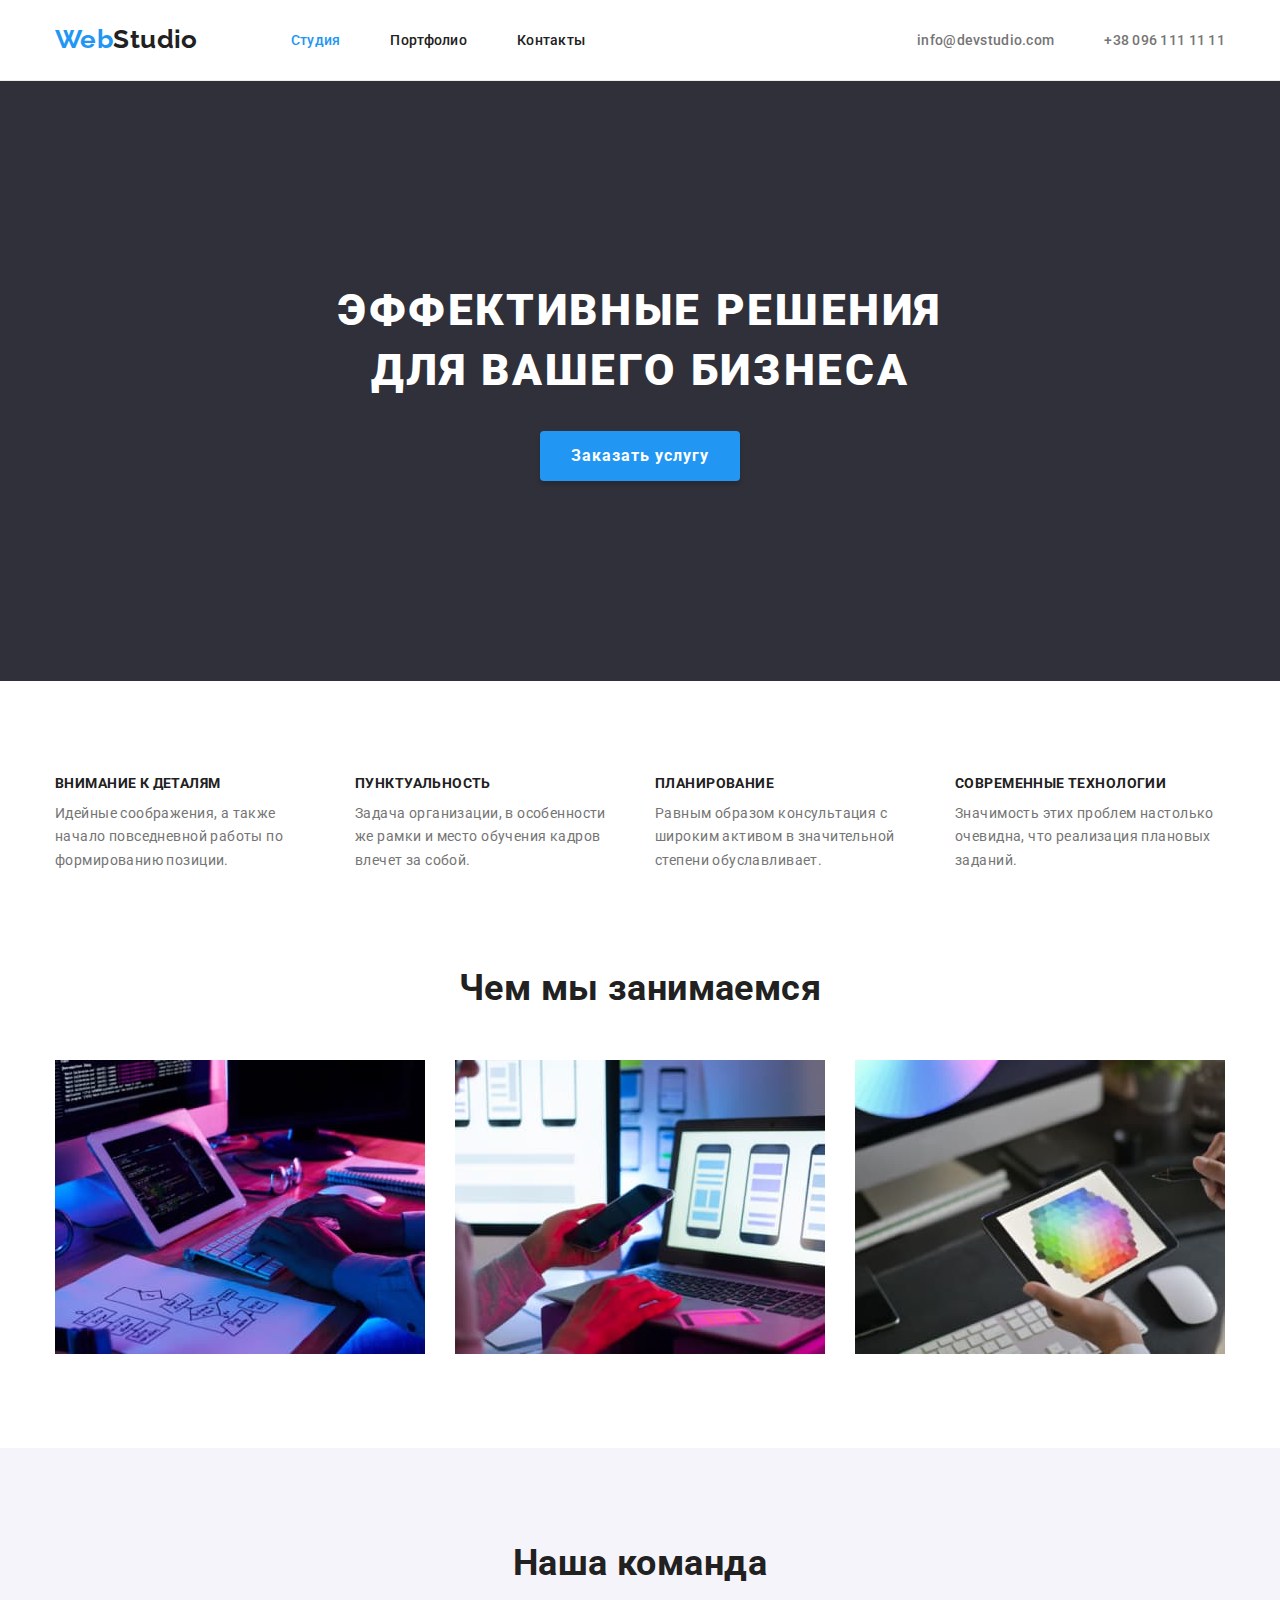
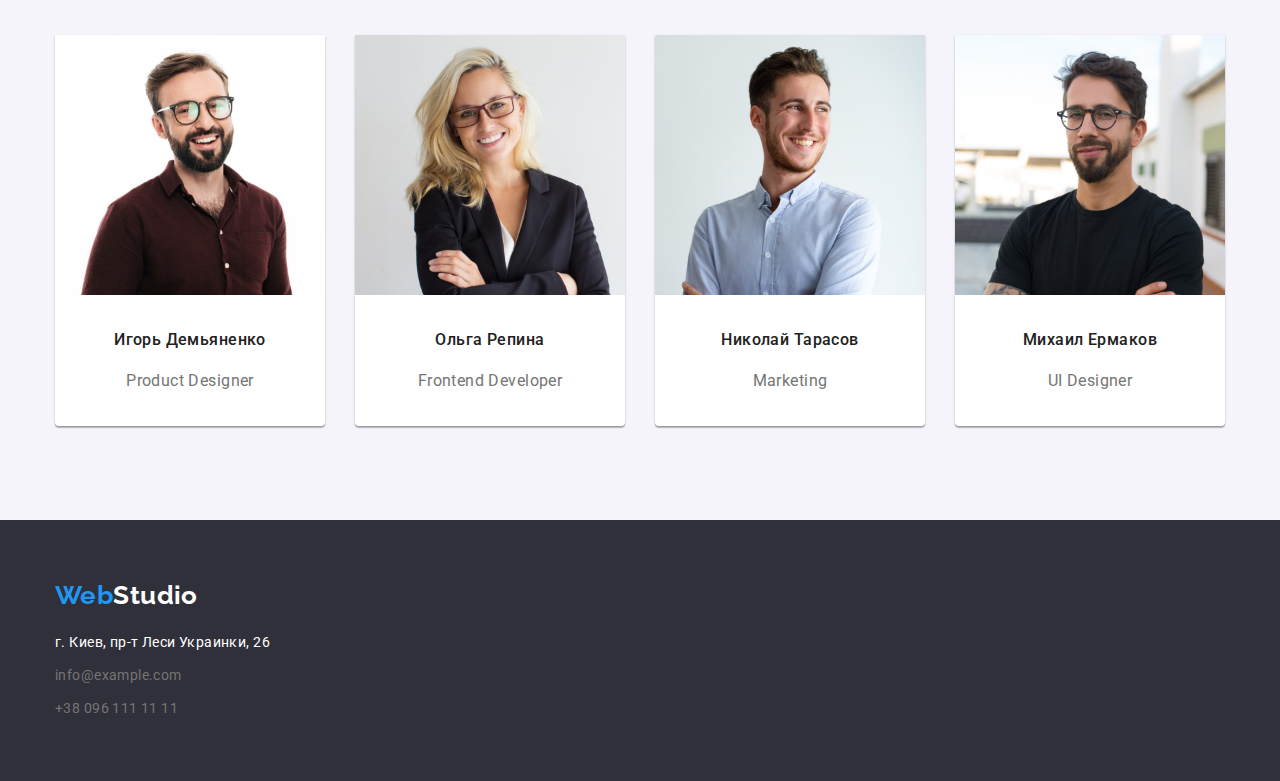
==== index.html @ 3b341ad6 "add repository" ====
<!DOCTYPE html>
<html lang="ru">
<head>
    <meta charset="UTF-8">
    <meta http-equiv="X-UA-Compatible" content="IE=edge">
    <meta name="viewport" content="width=device-width, initial-scale=1.0">
    <title>Главная - WebStudio</title>
    <link rel="preconnect" href="https://fonts.googleapis.com">
    <link rel="preconnect" href="https://fonts.gstatic.com" crossorigin>
    <link href="https://fonts.googleapis.com/css2?family=Raleway:wght@700&family=Roboto:wght@400;500;700;900&display=swap" rel="stylesheet">

    <link rel="stylesheet" href="https://cdnjs.cloudflare.com/ajax/libs/modern-normalize/1.1.0/modern-normalize.min.css">
    <link rel="stylesheet" href="./css/style.css">
</head>
<body>
   <header class="header">
        <div class="header-nav container">
            <nav class="main-nav">
                <a class="logo link" href="./index.html">Web<span class="logo-black">Studio</span></a>
                <ul class="site-nav list">
                    <li class="item"><a class="nav link current" href="./index.html">Студия</a></li>
                    <li class="item"><a class="nav link" href="./portfolio.html">Портфолио</a></li>
                    <li class="item"><a class="nav link" href="#">Контакты</a></li>
                </ul>
            </nav>
            <ul class="contact list">
                <li class="item"><a class="contacts link" href="mailto:info@devstudio.com">info@devstudio.com</a></li>
                <li class="item"><a class="contacts link" href="tel:+380961111111">+38 096 111 11 11</a></li>
            </ul>
        </div>
   </header>
   <main>
       <!--head-->
        <section class="head section">
            <div class="container">
                <h1 class="head-title">Эффективные решения для вашего бизнеса</h1>
                <button class="button" type="button"> Заказать услугу</button>
            </div>
        </section>
        <!--peculiarities-->
        <section class="section">
            <div class="container">
                <h2 hidden>Особенности</h2>
                <ul class="features list">
                    <li class="item">
                        <h3 class="description">Внимание к деталям</h3>
                        <p class="features-description">Идейные соображения, а также начало повседневной работы по формированию позиции.
                        </p>
                    </li>
                    <li class="item">
                        <h3 class="description">Пунктуальность</h3>
                        <p class="features-description">Задача организации, в особенности же рамки и место обучения кадров влечет за
                            собой.</p>
                    </li>
                    <li class="item">
                        <h3 class="description">Планирование</h3>
                        <p class="features-description">Равным образом консультация с широким активом в значительной степени
                            обуславливает.</p>
                    </li>
                    <li class="item">
                        <h3 class="description">Современные технологии</h3>
                        <p class="features-description">Значимость этих проблем настолько очевидна, что реализация плановых заданий.</p>
                    </li>
                </ul>
            </div>
        </section>
        <!--What are we doing-->
        <section class="solutions section">
            <div class="container">
                <h2 class="head-projects">Чем мы занимаемся</h2>
                <ul class="projects list">
                    <li class="item">
                        <img src="./images/img1.jpg" alt="Десктопные приложения" width="370" height="294">
                    </li>
                    <li class="item">
                        <img src="./images/img2.jpg" alt="Мобильные приложения" width="370" height="294">
                    </li>
                    <li class="item">
                        <img src="./images/img3.jpg" alt="Дизайнерские решения" width="370" height="294">
                    </li>
                </ul>
            </div>
        </section>
        <!--our team-->
        <section class="our-team section">
           <div class="container">
                <h2 class="head-team">Наша команда</h2>
                <ul class="team list">
                    <li class="card item">
                        
                                <img src="./images/team1.jpg" alt="Игорь Демьяненко" width="270" height="260">
                            
                            <div class="card-text">
                                <h3 class="team-name">Игорь Демьяненко</h3>
                                <p class="speciality">Product Designer</p>
                            </div>
                    </li>

                    <li class="card item">

                                <img src="./images/team2.jpg" alt="Ольга Репина" width="270" height="260">
                            
                            <div class="card-text">
                                <h3 class="team-name">Ольга Репина</h3>
                                <p class="speciality">Frontend Developer</p>
                            </div>
                    </li>

                    <li class="card item">
                        
                                <img src="./images/team3.jpg" alt="Николай Тарасов" width="270" height="260">
                            
                            <div class="card-text">
                                <h3 class="team-name">Николай Тарасов</h3>
                                <p class="speciality">Marketing</p>
                            </div>
                    </li>

                    <li class="card item">
                    
                                <img src="./images/team4.jpg" alt="Михаил Ермаков" width="270" height="260">
                            
                            <div class="card-text">
                                <h3 class="team-name">Михаил Ермаков</h3>
                                <p class="speciality">UI Designer</p>
                            </div>
                    </li>
                </ul>
           </div>
        </section>
   </main>
   <footer class="footer">
        <div class="container">
                <a class="logo" href="./index.html">Web<span class="logo-white">Studio</span></a>
            
            <address>
                <ul class="footer-contact list">
                    <li><a class="footer-address link" href="https://bit.ly/3pXMvUd" target="_blank" rel="noopener noreferrer">г.
                            Киев, пр-т
                            Леси Украинки, 26</a> </li>
                    <li><a class="contacts link" href="mailto:info@devstudio.com">info@example.com</a> </li>
                    <li><a class="contacts link" href="tel:+380961111111">+38 096 111 11 11</a> </li>
                </ul>
            </address>
        </div>
   </footer>
</body>
</html>
---- css/style.css ----
:root {
--primary-text-color: #212121;
--title-text-color: #757575;
--accent-color: #FFFFFF;
--logo-color: #2196F3;
--head-bg-color: #2F303A;
--secondary-bg-color: #F5F4FA;
--hover-color:#2196F3;
--footer-bg-color: #2F303A;
--hover-button-color: #188CE8;
--primary-font: 'Roboto';
--secondary-font: 'Raleway';
}

body {
  margin: 0;
  font-family: var(--primary-font), sans-serif;
  color: var(--primary-text-color);
  background-color: var(--accent-color);
  font-size: 14px;
  line-height: 1.2;
  letter-spacing: 0.03em;
}
.container {
  width: 1200px;
  margin: 0 auto;
  padding: 0 15px;
}

h1, h2, h3, h4, p, ul {
  margin: 0;
  padding: 0;
}

/* Утилиты */
.link {
  text-decoration: none;
}

.list {
  list-style: none;
}

.list .link.current {
  color: var(--hover-color);
}

.section {
  padding-top: 94px;
  padding-bottom: 94px;
}

/* logo */
.logo {
  font-family: var(--secondary-font);
  font-style: normal;
  font-weight: 700;
  font-size: 26px;
  color: var(--logo-color);
  text-decoration: none;

  padding-top: 24px;
  padding-bottom: 25px;
}

.logo-black {
  font-family: var(--secondary-font);
  font-style: normal;
  font-weight: 700;
  font-size: 26px;
  color: var(--primary-text-color);
}
.logo-white {
  font-family: var(--secondary-font);
  font-style: normal;
  font-weight: 700;
  font-size: 26px;
  color: var(--accent-color);
}

/* header & footer */
.footer {
  background-color: var(--footer-bg-color);
  padding-top: 60px;
  padding-bottom: 60px;
}
.footer-address {
  font-style: normal;
  line-height: 1.7;
  color: var(--accent-color);
}
.nav {
  font-weight: 500;
  letter-spacing: 0.02em;
  color: var(--primary-text-color);
  padding: 32px 0;
}
.contact .contacts {
  line-height: 1.2;
  font-weight: 500;
  letter-spacing: 0.02em;
  padding: 32px 0;
}
.contacts {
  font-style: normal;
  line-height: 1.7;
  color: var(--title-text-color);
  text-decoration: none;

}
.nav:hover, 
.nav:focus,
.contacts:hover,
.contacts:focus {
  color: var(--hover-color);
}

/* Flex $ margin */
.site-nav{
  display: flex;
  margin-left: 93px;
}
.contact {
  display: flex;
  margin-left: auto;
}
.site-nav .item:not(:last-child), 
.contact .item:not(:last-child) {
  margin-right: 50px;
}
.header-nav, .main-nav {
  display: flex;
  align-items: center;
  
}
.header {
  border-bottom: 1px solid #ECECEC;
}
.footer-contact {
  margin-top: 20px;
}
.footer-contact li:not(:last-child) {
  margin-bottom: 9px;
}


/* button */
.button {
  width: 200px;
  height: 50px;
  justify-content: center;
  margin-top: 30px;
  
  border: none;
  border-radius: 4px;
  background-color: var(--hover-color);
  color: var(--accent-color);
  cursor: pointer;
  box-shadow: 0px 4px 4px rgba(0, 0, 0, 0.15);
  font-family: inherit;
  font-weight: 700;
  font-size: 16px;
  line-height: 1.87;
  align-items: center;
  text-align: center;
  letter-spacing: 0.06em;
}
.button:hover,
.button:focus {
  background-color: var(--hover-button-color);
}
.button-portfolio {
  cursor: pointer;
  background-color: var(--secondary-bg-color);
  border-radius: 4px;
  border: none;
  font-family: inherit;
  font-weight: 500;
  font-size: 16px;
  line-height: 1.6;
  text-align: center;
  color: var(--primary-text-color);

  padding: 6px 22px;
}
.button-portfolio:hover, 
.button-portfolio:focus {
  color: var(--accent-color);
  background-color: var(--hover-color);
}


/* primery page */
.head.section {
  background-color: var(--head-bg-color);
  text-align: center;

  padding-top: 200px;
  padding-bottom: 200px;
}

.head-title {
  margin: auto;
  width: 696px;
  font-weight: 900;
  font-size: 44px;
  line-height: 1.36;
  text-align: center;
  letter-spacing: 0.06em;
  text-transform: uppercase;
  color: var(--accent-color);
}
.our-team {
  background-color: var(--secondary-bg-color);
}
.description {
  font-size: 14px;
  font-weight: 700;
  text-transform: uppercase;
  color: var(--primary-text-color);

  margin-bottom: 10px;
}
.features-description {
  line-height: 1.7;
  color: var(--title-text-color);
}
.head-projects, .head-team {
  font-weight: 700;
  font-size: 36px;
  text-align: center;
  color: var(--primary-text-color);
}
.team-name {
  font-weight: 500;
  font-size: 16px;
  line-height: 1.9;
  text-align: center;
  color: var(--primary-text-color);
  margin-bottom: 10px;
}
.speciality {
  font-size: 16px;
  line-height: 1.9;
  text-align: center;
  color: var(--title-text-color);
}

/* flex primary */
.solutions {
  padding-top: 0;
}
.features.list {
  display: flex;
}
.features .item {
  flex-wrap: wrap;
  width: 270px;
}
.features .item:not(:last-child) {
  margin-right: 30px;
}
.projects.list {
  display: flex;
  margin-top: 50px;
}
.projects .item:not(:last-child) {
  margin-right: 30px;
}
.team.list {
  display: flex;
  flex-wrap: wrap;
  margin-top: 50px;
}
.team .item:not(:last-child) {
  margin-right: 30px;
}
.card-text {
  padding-top: 30px;
  padding-bottom: 30px;
}
.card {
  background-color: var(--accent-color);
  box-shadow: 0px 1px 3px rgba(0, 0, 0, 0.12),
  0px 1px 1px rgba(0, 0, 0, 0.14),
  0px 2px 1px rgba(0, 0, 0, 0.2);
  border-radius: 0px 0px 4px 4px;
}
/* portfolio page */
.projects-portfolio {
  font-weight: 700;
  font-size: 18px;
  line-height: 2;
  letter-spacing: 0.06em;
  color: var(--primary-text-color);
  
  margin-bottom: 4px;
}
.description-projects {
  font-size: 16px;
  line-height: 1.9;
  color: var(--title-text-color);
}

/* flex */
.btn.list {
  display: flex;
  flex-wrap: wrap;
  justify-content: center
}
.btn .item:not(:last-child) {
  margin-right: 8px;
}
.cards-projects.list {
  display: flex;
  flex-wrap: wrap;
  margin-top: 50px;
}
.cards-projects .item {
  margin-right: 30px;
  margin-bottom: 30px;
  
}
.cards-projects .item:nth-child(3n) {
  margin-right: 0;
}
.cards-projects .item:nth-last-child(-n + 3) {
  margin-bottom: 0px;
}
img {
  display: block;
  max-width: 100%;
  height: auto;
}
.text-projects {
  border-left: 1px solid #EEEEEE;
  border-right: 1px solid #EEEEEE ;
  border-bottom: 1px solid #EEEEEE;
  padding: 20px 24px;
}
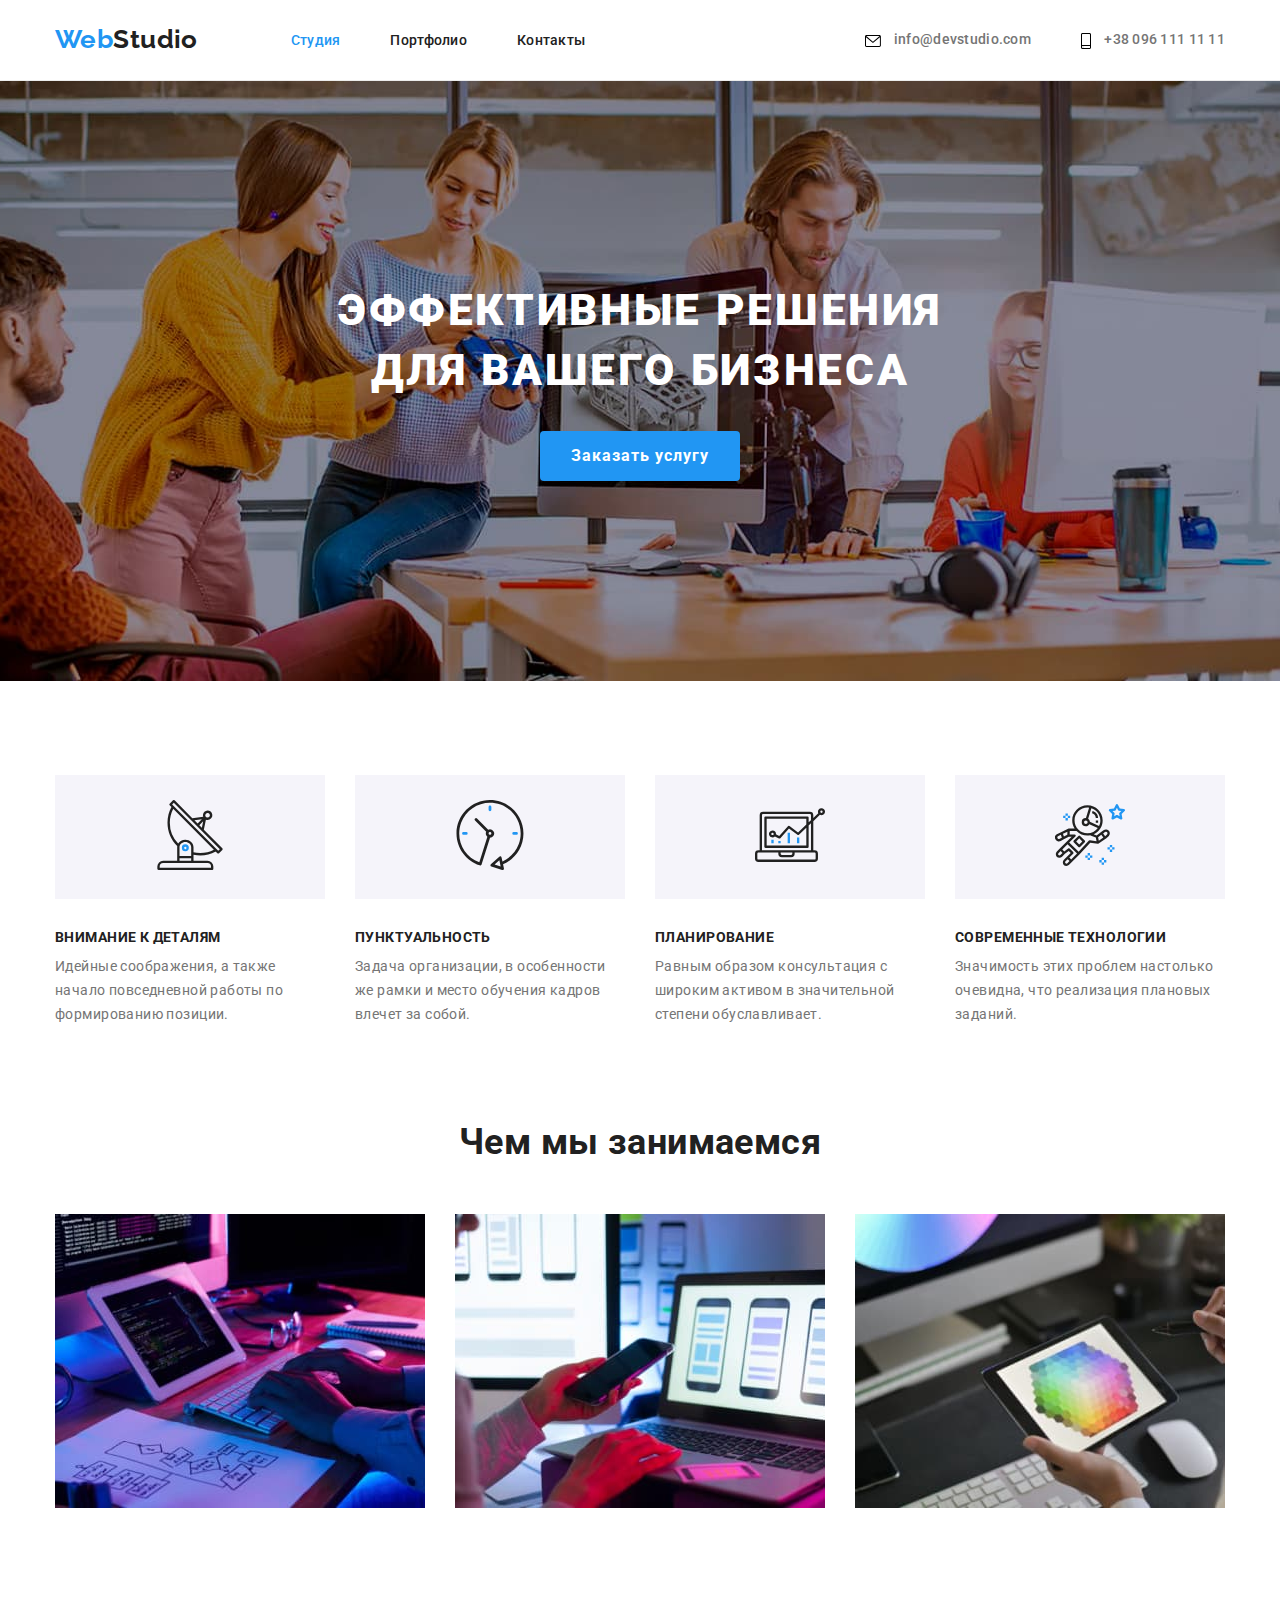
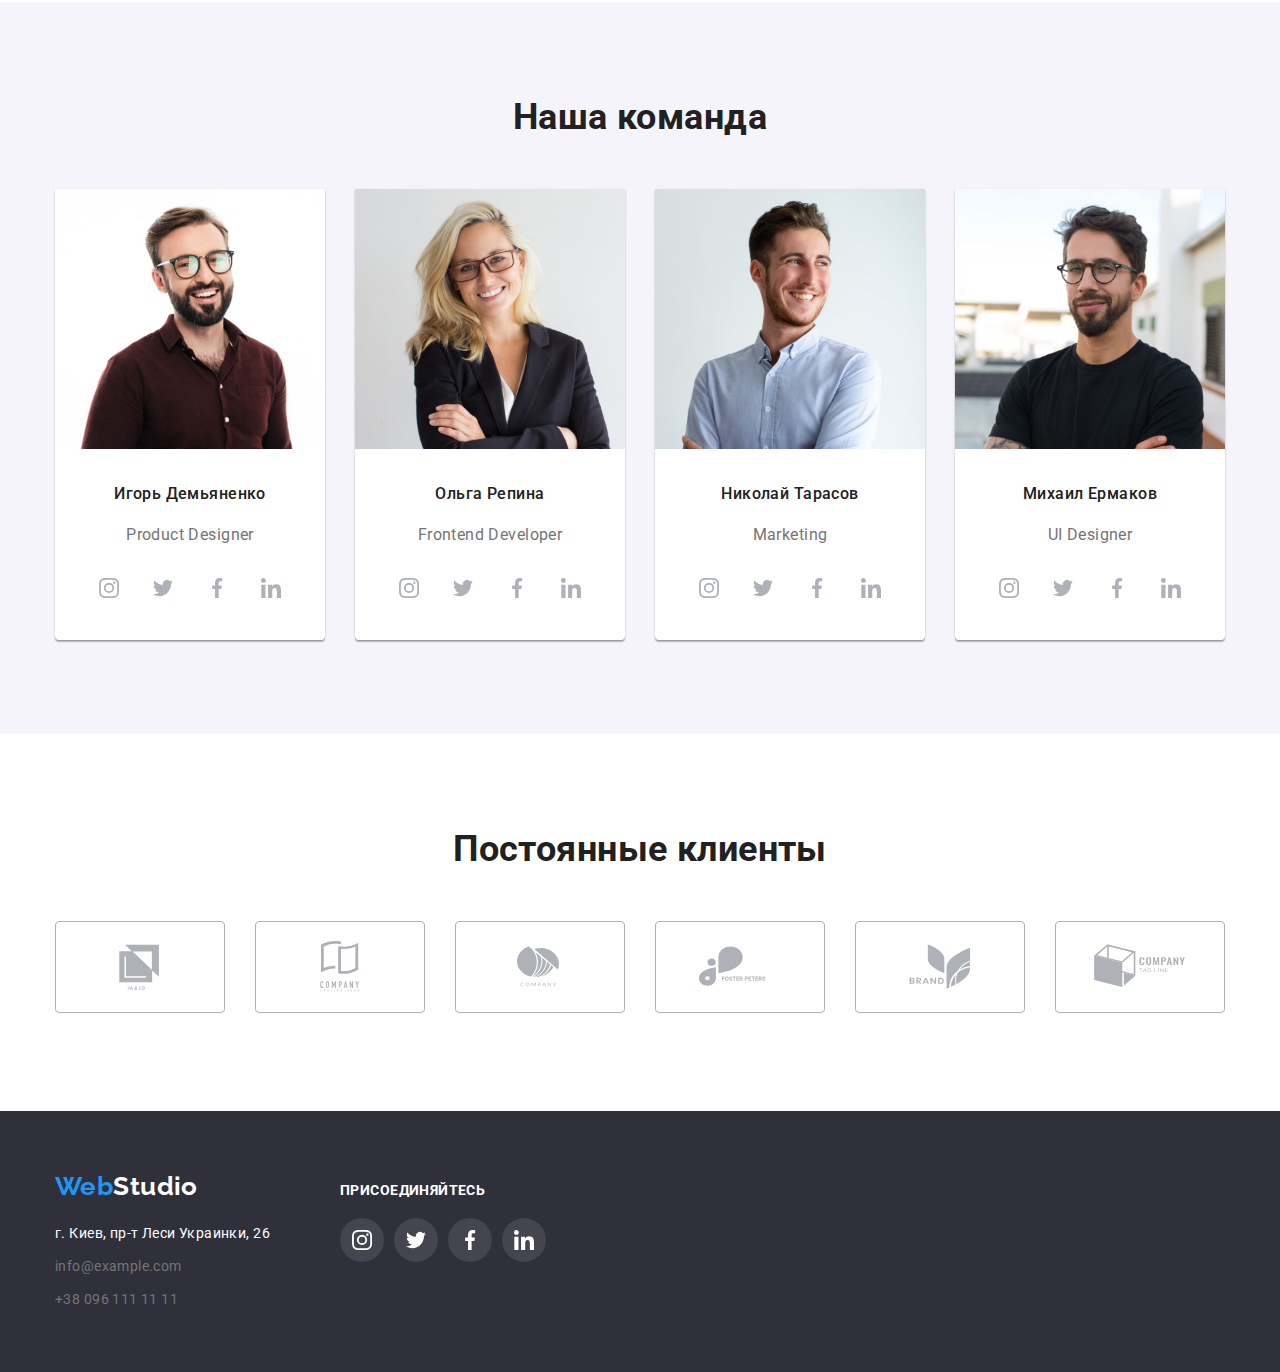
==== commit 25c30b24: "dz-4" ====
--- a/index.html
+++ b/index.html
@@ -24,8 +24,16 @@
                 </ul>
             </nav>
             <ul class="contact list">
-                <li class="item"><a class="contacts link" href="mailto:info@devstudio.com">info@devstudio.com</a></li>
-                <li class="item"><a class="contacts link" href="tel:+380961111111">+38 096 111 11 11</a></li>
+                <li class="item"><a class="contacts link" href="mailto:info@devstudio.com">
+                        <svg class="contact-icon" width="16" height="12">
+                            <use href="./images/icons.svg#icon-convert"></use>
+                        </svg>
+                        info@devstudio.com</a></li>
+                <li class="item"><a class="contacts link" href="tel:+380961111111">
+                        <svg class="contact-icon" width="10" height="16">
+                            <use href="./images/icons.svg#icon-phone"></use>
+                        </svg>
+                        +38 096 111 11 11</a></li>
             </ul>
         </div>
    </header>
@@ -43,21 +51,41 @@
                 <h2 hidden>Особенности</h2>
                 <ul class="features list">
                     <li class="item">
+                        <div class="tumb">
+                            <svg class="icon-feature" width="270px" height="120px">
+                                <use href="./images/icons.svg#icon-antenna"></use>
+                            </svg>
+                        </div>
                         <h3 class="description">Внимание к деталям</h3>
                         <p class="features-description">Идейные соображения, а также начало повседневной работы по формированию позиции.
                         </p>
                     </li>
                     <li class="item">
+                        <div class="tumb">
+                            <svg class="icon-feature" width="270px" height="120px">
+                                <use href="./images/icons.svg#icon-clock"></use>
+                            </svg>
+                        </div>
                         <h3 class="description">Пунктуальность</h3>
                         <p class="features-description">Задача организации, в особенности же рамки и место обучения кадров влечет за
                             собой.</p>
                     </li>
                     <li class="item">
+                        <div class="tumb">
+                            <svg class="icon-feature" width="270px" height="120px">
+                                <use href="./images/icons.svg#icon-diagram"></use>
+                            </svg>
+                        </div>
                         <h3 class="description">Планирование</h3>
                         <p class="features-description">Равным образом консультация с широким активом в значительной степени
                             обуславливает.</p>
                     </li>
                     <li class="item">
+                        <div class="tumb">
+                            <svg class="icon-feature" width="270px" height="120px">
+                                <use href="./images/icons.svg#icon-astronaut"></use>
+                            </svg>
+                        </div>
                         <h3 class="description">Современные технологии</h3>
                         <p class="features-description">Значимость этих проблем настолько очевидна, что реализация плановых заданий.</p>
                     </li>
@@ -93,6 +121,29 @@
                             <div class="card-text">
                                 <h3 class="team-name">Игорь Демьяненко</h3>
                                 <p class="speciality">Product Designer</p>
+                            
+                                <ul class="social-team list">
+                                    <li class="social-item"><a href="#" class="team-social">
+                                        <svg class="icon-social" width="44px" height="44px">
+                                            <use href="./images/icons.svg#icon-instagram"></use>
+                                        </svg>
+                                    </a></li>
+                                    <li class="social-item"><a href="#" class="team-social">
+                                        <svg class="icon-social" width="44px" height="44px">
+                                            <use href="./images/icons.svg#icon-twitter"></use>
+                                        </svg>
+                                    </a></li>
+                                    <li class="social-item"><a href="#" class="team-social">
+                                        <svg class="icon-social" width="44px" height="44px">
+                                            <use href="./images/icons.svg#icon-facebook"></use>
+                                        </svg>
+                                    </a></li>
+                                    <li class="social-item"><a href="#" class="team-social">
+                                        <svg class="icon-social" width="44px" height="44px">
+                                            <use href="./images/icons.svg#icon-linkedin"></use>
+                                        </svg>
+                                    </a></li>
+                                </ul>
                             </div>
                     </li>
 
@@ -103,6 +154,29 @@
                             <div class="card-text">
                                 <h3 class="team-name">Ольга Репина</h3>
                                 <p class="speciality">Frontend Developer</p>
+
+                                <ul class="social-team list">
+                                    <li class="social-item"><a href="#" class="team-social">
+                                            <svg class="icon-social" width="44px" height="44px">
+                                                <use href="./images/icons.svg#icon-instagram"></use>
+                                            </svg>
+                                        </a></li>
+                                    <li class="social-item"><a href="#" class="team-social">
+                                            <svg class="icon-social" width="44px" height="44px">
+                                                <use href="./images/icons.svg#icon-twitter"></use>
+                                            </svg>
+                                        </a></li>
+                                    <li class="social-item"><a href="#" class="team-social">
+                                            <svg class="icon-social" width="44px" height="44px">
+                                                <use href="./images/icons.svg#icon-facebook"></use>
+                                            </svg>
+                                        </a></li>
+                                    <li class="social-item"><a href="#" class="team-social">
+                                            <svg class="icon-social" width="44px" height="44px">
+                                                <use href="./images/icons.svg#icon-linkedin"></use>
+                                            </svg>
+                                        </a></li>
+                                </ul>
                             </div>
                     </li>
 
@@ -113,6 +187,29 @@
                             <div class="card-text">
                                 <h3 class="team-name">Николай Тарасов</h3>
                                 <p class="speciality">Marketing</p>
+
+                                <ul class="social-team list">
+                                    <li class="social-item"><a href="#" class="team-social">
+                                            <svg class="icon-social" width="44px" height="44px">
+                                                <use href="./images/icons.svg#icon-instagram"></use>
+                                            </svg>
+                                        </a></li>
+                                    <li class="social-item"><a href="#" class="team-social">
+                                            <svg class="icon-social" width="44px" height="44px">
+                                                <use href="./images/icons.svg#icon-twitter"></use>
+                                            </svg>
+                                        </a></li>
+                                    <li class="social-item"><a href="#" class="team-social">
+                                            <svg class="icon-social" width="44px" height="44px">
+                                                <use href="./images/icons.svg#icon-facebook"></use>
+                                            </svg>
+                                        </a></li>
+                                    <li class="social-item"><a href="#" class="team-social">
+                                            <svg class="icon-social" width="44px" height="44px">
+                                                <use href="./images/icons.svg#icon-linkedin"></use>
+                                            </svg>
+                                        </a></li>
+                                </ul>
                             </div>
                     </li>
 
@@ -123,25 +220,114 @@
                             <div class="card-text">
                                 <h3 class="team-name">Михаил Ермаков</h3>
                                 <p class="speciality">UI Designer</p>
+
+                                <ul class="social-team list">
+                                    <li class="social-item"><a href="#" class="team-social">
+                                            <svg class="icon-social" width="44px" height="44px">
+                                                <use href="./images/icons.svg#icon-instagram"></use>
+                                            </svg>
+                                        </a></li>
+                                    <li class="social-item"><a href="#" class="team-social">
+                                            <svg class="icon-social" width="44px" height="44px">
+                                                <use href="./images/icons.svg#icon-twitter"></use>
+                                            </svg>
+                                        </a></li>
+                                    <li class="social-item"><a href="#" class="team-social">
+                                            <svg class="icon-social" width="44px" height="44px">
+                                                <use href="./images/icons.svg#icon-facebook"></use>
+                                            </svg>
+                                        </a></li>
+                                    <li class="social-item"><a href="#" class="team-social">
+                                            <svg class="icon-social" width="44px" height="44px">
+                                                <use href="./images/icons.svg#icon-linkedin"></use>
+                                            </svg>
+                                        </a></li>
+                                </ul>
                             </div>
                     </li>
                 </ul>
            </div>
+        </section>
+        <section class="clients section">
+            <h2 class="head-clients">Постоянные клиенты</h2>
+            <ul class="client-list list">
+
+                    <li class="client-item"><a href="#" class="client">
+                            <svg class="icon-client" width="170px" height="92px">
+                                <use href="./images/icons.svg#icon-client-1"></use>
+                            </svg>
+                        </a></li>
+
+                <li class="client-item"><a href="#" class="client">
+                    <svg class="icon-client" width="170px" height="92px">
+                        <use href="./images/icons.svg#icon-client-2"></use>
+                    </svg>
+                </a></li>
+                <li class="client-item"><a href="#" class="client">
+                    <svg class="icon-client" width="170px" height="92px">
+                        <use href="./images/icons.svg#icon-client-3"></use>
+                    </svg>
+                </a></li>
+                <li class="client-item"><a href="#" class="client">
+                    <svg class="icon-client" width="170px" height="92px">
+                        <use href="./images/icons.svg#icon-client-4"></use>
+                    </svg>
+                </a></li>
+                <li class="client-item"><a href="#" class="client">
+                    <svg class="icon-client" width="170px" height="92px">
+                        <use href="./images/icons.svg#icon-client-5"></use>
+                    </svg>
+                </a></li>
+                <li class="client-item"><a href="#" class="client">
+                    <svg class="icon-client" width="170px" height="92px">
+                    <use href="./images/icons.svg#icon-client-6"></use>
+                    </svg>
+                </a></li>
+            </ul>
         </section>
    </main>
    <footer class="footer">
-        <div class="container">
+        <div class="footer-nav container">
+            <div>
                 <a class="logo" href="./index.html">Web<span class="logo-white">Studio</span></a>
-            
-            <address>
-                <ul class="footer-contact list">
-                    <li><a class="footer-address link" href="https://bit.ly/3pXMvUd" target="_blank" rel="noopener noreferrer">г.
-                            Киев, пр-т
-                            Леси Украинки, 26</a> </li>
-                    <li><a class="contacts link" href="mailto:info@devstudio.com">info@example.com</a> </li>
-                    <li><a class="contacts link" href="tel:+380961111111">+38 096 111 11 11</a> </li>
-                </ul>
-            </address>
+                
+                <address>
+                    <ul class="footer-contact list">
+                        <li><a class="footer-address link" href="https://bit.ly/3pXMvUd" target="_blank" rel="noopener noreferrer">г.
+                                Киев, пр-т
+                                Леси Украинки, 26</a> </li>
+                        <li><a class="contacts link" href="mailto:info@devstudio.com">info@example.com</a> </li>
+                        <li><a class="contacts link" href="tel:+380961111111">+38 096 111 11 11</a> </li>
+                    </ul>
+                </address>
+
+            </div>
+               
+            <div class="socials-links">
+                <h3 class="head-footer">Присоединяйтесь</h3>
+                <ul class="social-link list">
+                    <li class="social-item"><a href="#" class="footer-social">
+                            <svg class="icon-social" width="20px" height="20px">
+                                <use href="./images/icons.svg#icon-instagram"></use>
+                            </svg>
+                        </a></li>
+                    <li class="social-item"><a href="#" class="footer-social">
+                            <svg class="icon-social" width="20px" height="20px">
+                                <use href="./images/icons.svg#icon-twitter"></use>
+                            </svg>
+                        </a></li>
+                    <li class="social-item"><a href="#" class="footer-social">
+                            <svg class="icon-social" width="20px" height="20px">
+                                <use href="./images/icons.svg#icon-facebook"></use>
+                            </svg>
+                        </a></li>
+                    <li class="social-item"><a href="#" class="footer-social">
+                            <svg class="icon-social" width="20px" height="20px">
+                                <use href="./images/icons.svg#icon-linkedin"></use>
+                            </svg>
+                        </a></li>
+                </ul>
+            </div>
         </div>
    </footer>
 </body>
--- a/css/style.css
+++ b/css/style.css
@@ -8,6 +8,7 @@
 --hover-color:#2196F3;
 --footer-bg-color: #2F303A;
 --hover-button-color: #188CE8;
+--icon-color: #AFB1B8;
 --primary-font: 'Roboto';
 --secondary-font: 'Raleway';
 }
@@ -113,6 +114,7 @@
 .contacts:hover,
 .contacts:focus {
   color: var(--hover-color);
+  fill: var(--hover-color);
 }
 
 /* Flex $ margin */
@@ -187,6 +189,9 @@
 .button-portfolio:focus {
   color: var(--accent-color);
   background-color: var(--hover-color);
+  box-shadow: 0px 3px 1px rgba(0, 0, 0, 0.1),
+  0px 1px 2px rgba(0, 0, 0, 0.08),
+  0px 2px 2px rgba(0, 0, 0, 0.12);
 }
 
 
@@ -194,7 +199,10 @@
 .head.section {
   background-color: var(--head-bg-color);
   text-align: center;
-
+  background-image: url('../images/img-background.jpg');
+  background-repeat: no-repeat;
+  background-position: center;
+  background-size:cover;
   padding-top: 200px;
   padding-bottom: 200px;
 }
@@ -225,7 +233,7 @@
   line-height: 1.7;
   color: var(--title-text-color);
 }
-.head-projects, .head-team {
+.head-projects, .head-team, .head-clients {
   font-weight: 700;
   font-size: 36px;
   text-align: center;
@@ -337,4 +345,113 @@
   border-right: 1px solid #EEEEEE ;
   border-bottom: 1px solid #EEEEEE;
   padding: 20px 24px;
-}+}
+
+/* ДЗ-4 иконки */
+.client-list {
+  display: flex;
+  justify-content: center;
+  margin-top: 50px;
+}
+
+.client-item:not(:last-child) {
+  margin-right: 30px;
+}
+.client {
+  display: block;
+  object-position: center;
+}
+.icon-client {
+  fill: var(--icon-color);
+  padding: 16px 32px;
+  border: 1px solid #AFB1B8;
+  box-sizing: border-box;
+  border-radius: 4px;
+}
+.icon-client:hover,
+.icon-client:focus {
+  border-color: var(--hover-color);
+  fill: var(--hover-color);
+}
+.card-projects:hover,
+.card-projects:focus {
+  box-shadow: 0px 1px 1px rgba(0, 0, 0, 0.12),
+  0px 4px 4px rgba(0, 0, 0, 0.06),
+  1px 4px 6px rgba(0, 0, 0, 0.16);
+}
+.head-footer {
+  font-weight: 700;
+  font-size: 14px;
+  line-height: 16px;
+  color: var(--accent-color);
+  text-transform: uppercase;
+}
+.footer-nav {
+  display: flex;
+  align-items: baseline;
+}
+
+.socials-links {
+  margin-left: 70px;
+}
+.social-link {
+  margin-top: 20px;
+  display: flex;
+}
+.footer-social > .icon-social {
+  fill: var(--accent-color);
+}
+.footer-social {
+  display: flex;
+  width: 44px;
+  height: 44px;
+  background: rgba(255, 255, 255, 0.1);
+  border-radius: 50%;
+  align-items: center;
+  justify-content: center;
+}
+.footer-social:hover,
+.footer-social:focus {
+  background: var(--hover-color);
+}
+.social-item:not(:last-child) {
+  margin-right: 10px;
+}
+.social-team {
+  margin-top: 16px;
+  display: flex;
+  justify-content: center;
+}
+.team-social > .icon-social {
+  fill: var(--icon-color);
+  padding: 12px;
+}
+.team-social>.icon-social:hover,
+.team-social>.icon-social:focus {
+  fill: var(--accent-color);
+}
+.team-social {
+  display: flex;
+  width: 44px;
+  height: 44px;
+  align-items: center;
+  justify-content: center;
+}
+.team-social:hover,
+.team-social:focus {
+  background-color: var(--hover-color);
+  border-radius: 50%;
+  fill: var(--accent-color);
+}
+
+.tumb {
+  background-color: var(--secondary-bg-color);
+  margin-bottom: 30px;
+}
+.icon-feature {
+  padding: 25px 100px;
+}
+.contact-icon {
+  margin-right: 10px;
+  vertical-align: middle;
+}
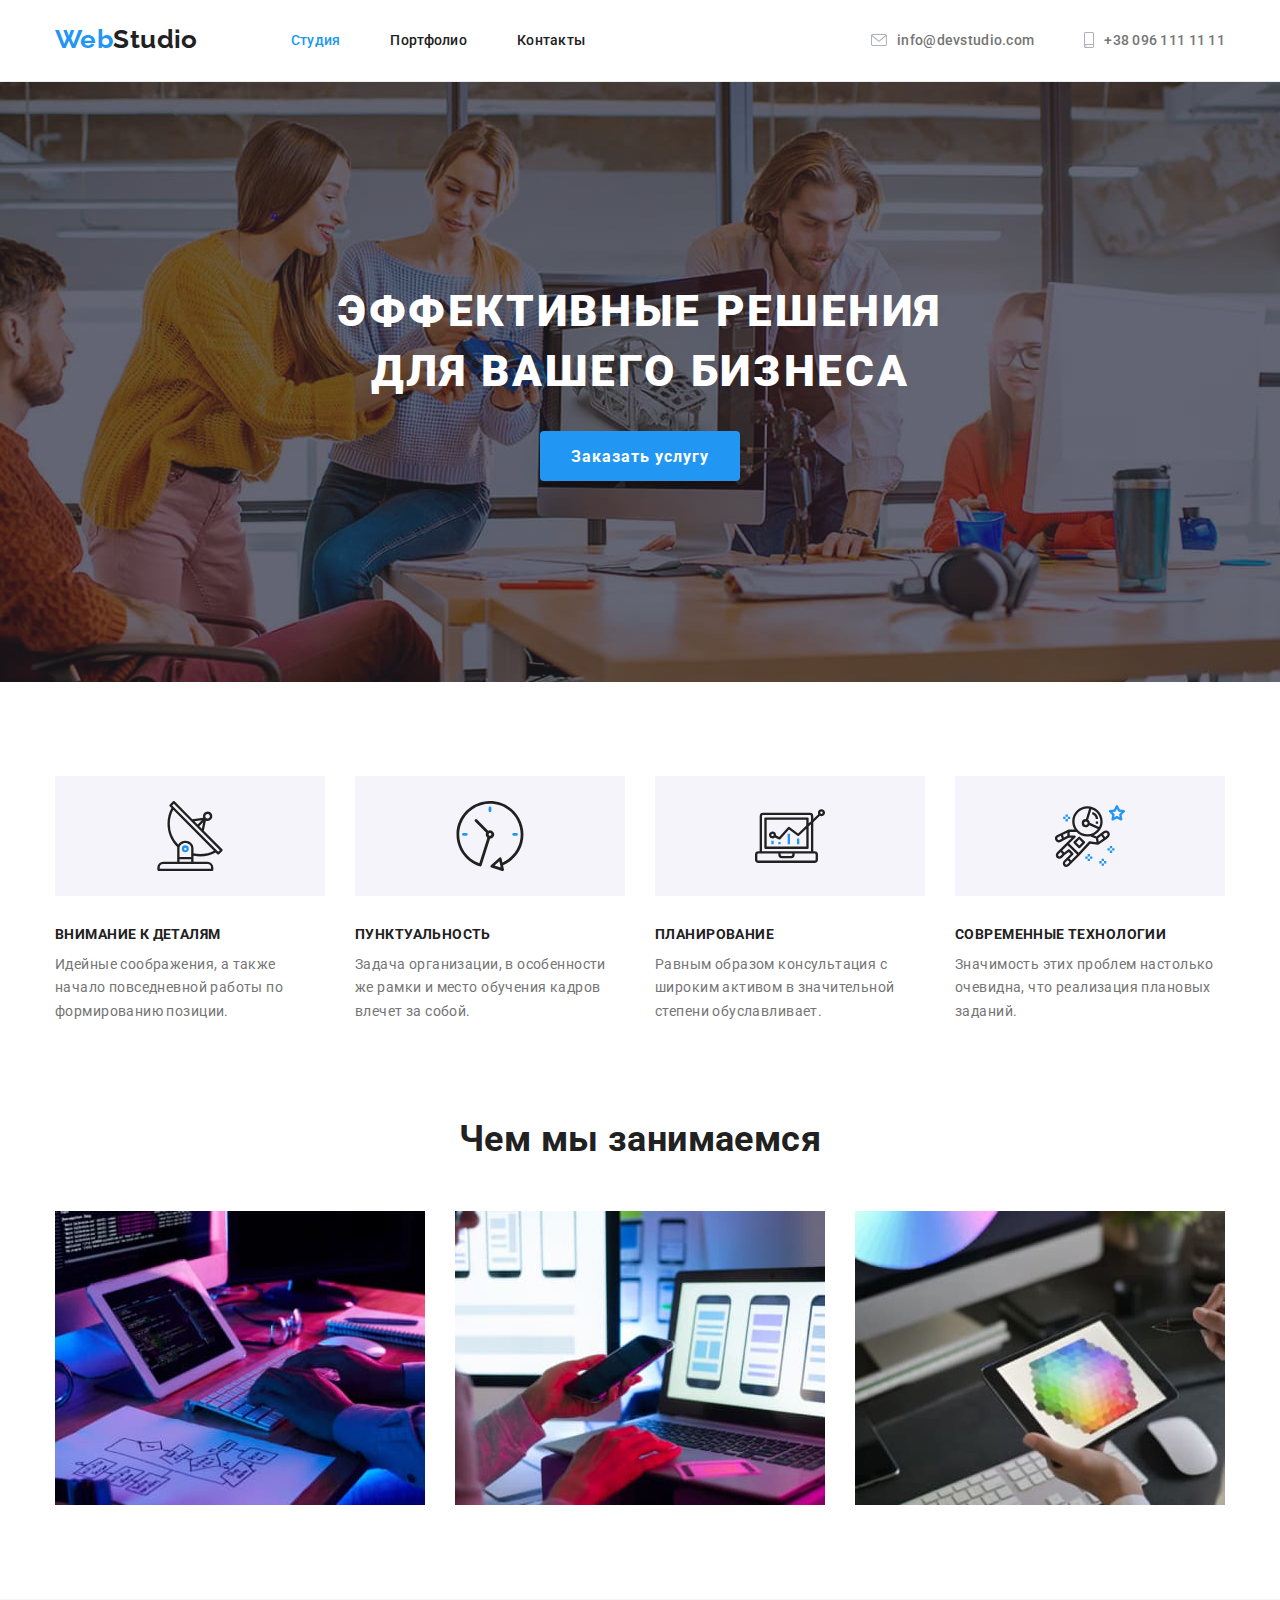
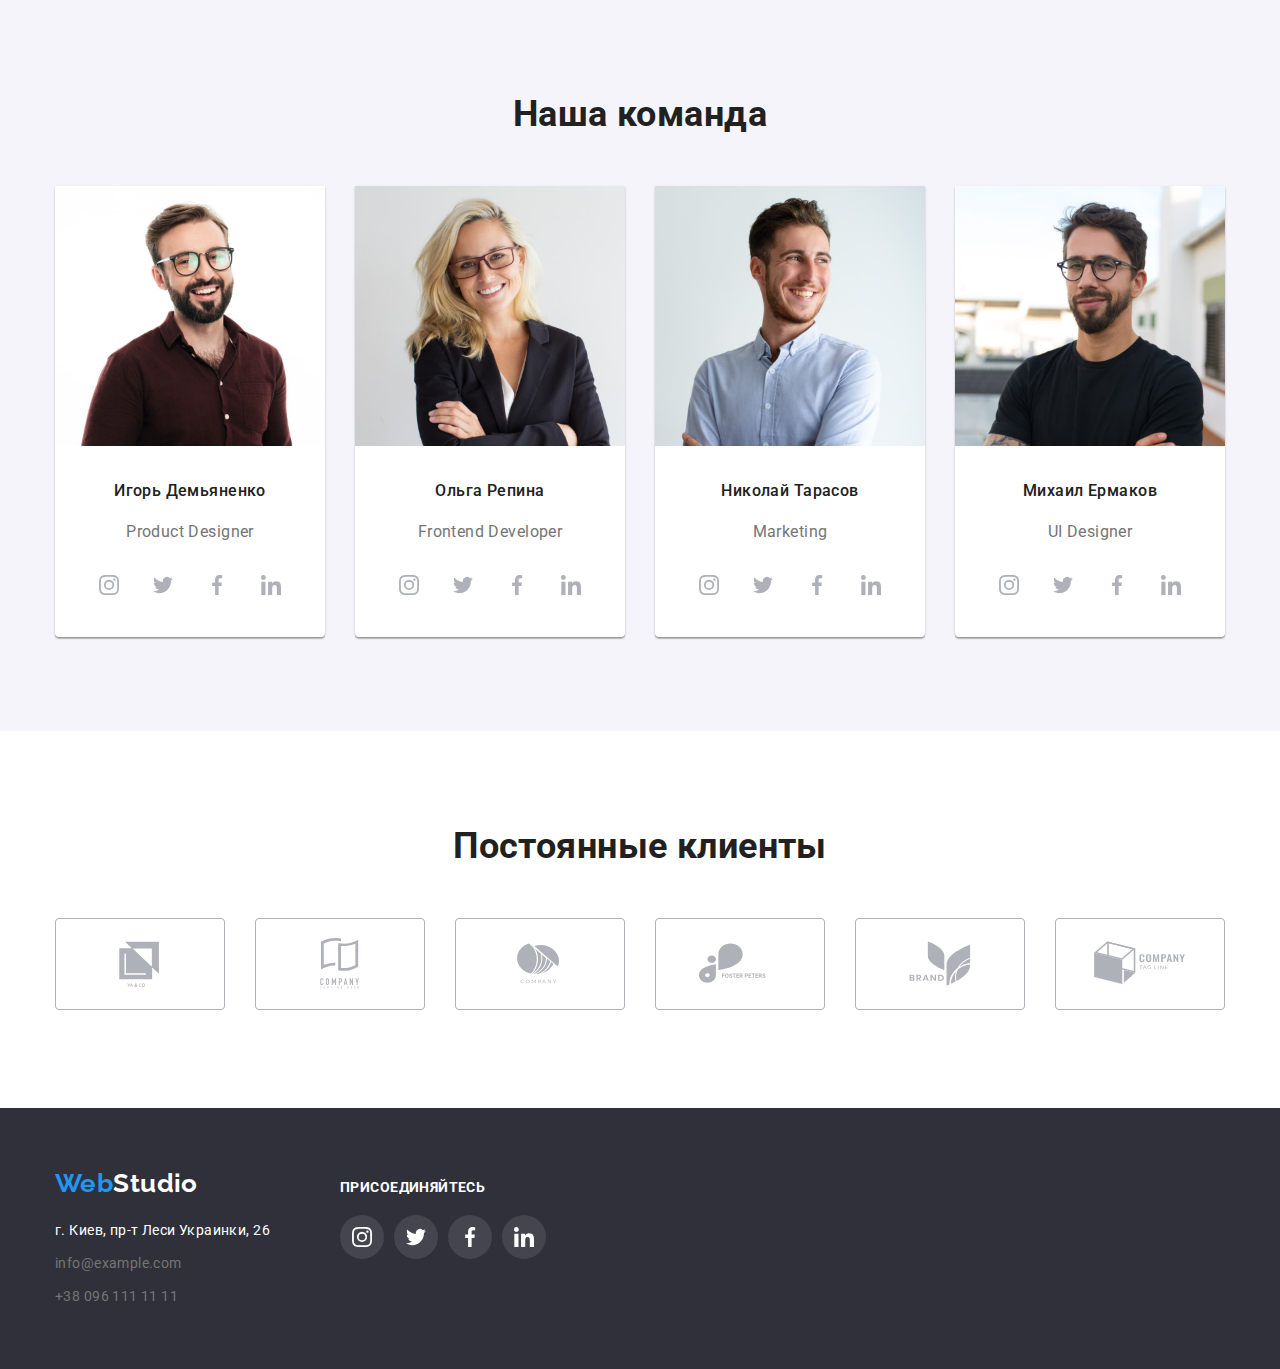
==== commit 4b63120f: "Виправлення" ====
--- a/index.html
+++ b/index.html
@@ -52,7 +52,7 @@
                 <ul class="features list">
                     <li class="item">
                         <div class="tumb">
-                            <svg class="icon-feature" width="270px" height="120px">
+                            <svg class="icon-feature" width="70" height="70">
                                 <use href="./images/icons.svg#icon-antenna"></use>
                             </svg>
                         </div>
@@ -62,7 +62,7 @@
                     </li>
                     <li class="item">
                         <div class="tumb">
-                            <svg class="icon-feature" width="270px" height="120px">
+                            <svg class="icon-feature" width="70" height="70">
                                 <use href="./images/icons.svg#icon-clock"></use>
                             </svg>
                         </div>
@@ -72,7 +72,7 @@
                     </li>
                     <li class="item">
                         <div class="tumb">
-                            <svg class="icon-feature" width="270px" height="120px">
+                            <svg class="icon-feature" width="70" height="70">
                                 <use href="./images/icons.svg#icon-diagram"></use>
                             </svg>
                         </div>
@@ -82,7 +82,7 @@
                     </li>
                     <li class="item">
                         <div class="tumb">
-                            <svg class="icon-feature" width="270px" height="120px">
+                            <svg class="icon-feature" width="70" height="70">
                                 <use href="./images/icons.svg#icon-astronaut"></use>
                             </svg>
                         </div>
@@ -124,22 +124,22 @@
                             
                                 <ul class="social-team list">
                                     <li class="social-item"><a href="#" class="team-social">
-                                        <svg class="icon-social" width="44px" height="44px">
+                                        <svg class="icon-social" width="20" height="20">
                                             <use href="./images/icons.svg#icon-instagram"></use>
                                         </svg>
                                     </a></li>
                                     <li class="social-item"><a href="#" class="team-social">
-                                        <svg class="icon-social" width="44px" height="44px">
+                                        <svg class="icon-social" width="20" height="20">
                                             <use href="./images/icons.svg#icon-twitter"></use>
                                         </svg>
                                     </a></li>
                                     <li class="social-item"><a href="#" class="team-social">
-                                        <svg class="icon-social" width="44px" height="44px">
+                                        <svg class="icon-social" width="20" height="20">
                                             <use href="./images/icons.svg#icon-facebook"></use>
                                         </svg>
                                     </a></li>
                                     <li class="social-item"><a href="#" class="team-social">
-                                        <svg class="icon-social" width="44px" height="44px">
+                                        <svg class="icon-social" width="20" height="20">
                                             <use href="./images/icons.svg#icon-linkedin"></use>
                                         </svg>
                                     </a></li>
@@ -157,22 +157,22 @@
 
                                 <ul class="social-team list">
                                     <li class="social-item"><a href="#" class="team-social">
-                                            <svg class="icon-social" width="44px" height="44px">
+                                            <svg class="icon-social" width="20" height="20">
                                                 <use href="./images/icons.svg#icon-instagram"></use>
                                             </svg>
                                         </a></li>
                                     <li class="social-item"><a href="#" class="team-social">
-                                            <svg class="icon-social" width="44px" height="44px">
+                                            <svg class="icon-social" width="20" height="20">
                                                 <use href="./images/icons.svg#icon-twitter"></use>
                                             </svg>
                                         </a></li>
                                     <li class="social-item"><a href="#" class="team-social">
-                                            <svg class="icon-social" width="44px" height="44px">
+                                            <svg class="icon-social" width="20" height="20">
                                                 <use href="./images/icons.svg#icon-facebook"></use>
                                             </svg>
                                         </a></li>
                                     <li class="social-item"><a href="#" class="team-social">
-                                            <svg class="icon-social" width="44px" height="44px">
+                                            <svg class="icon-social" width="20" height="20">
                                                 <use href="./images/icons.svg#icon-linkedin"></use>
                                             </svg>
                                         </a></li>
@@ -190,22 +190,22 @@
 
                                 <ul class="social-team list">
                                     <li class="social-item"><a href="#" class="team-social">
-                                            <svg class="icon-social" width="44px" height="44px">
+                                            <svg class="icon-social" width="20" height="20">
                                                 <use href="./images/icons.svg#icon-instagram"></use>
                                             </svg>
                                         </a></li>
                                     <li class="social-item"><a href="#" class="team-social">
-                                            <svg class="icon-social" width="44px" height="44px">
+                                            <svg class="icon-social" width="20" height="20">
                                                 <use href="./images/icons.svg#icon-twitter"></use>
                                             </svg>
                                         </a></li>
                                     <li class="social-item"><a href="#" class="team-social">
-                                            <svg class="icon-social" width="44px" height="44px">
+                                            <svg class="icon-social" width="20" height="20">
                                                 <use href="./images/icons.svg#icon-facebook"></use>
                                             </svg>
                                         </a></li>
                                     <li class="social-item"><a href="#" class="team-social">
-                                            <svg class="icon-social" width="44px" height="44px">
+                                            <svg class="icon-social" width="20" height="20">
                                                 <use href="./images/icons.svg#icon-linkedin"></use>
                                             </svg>
                                         </a></li>
@@ -223,22 +223,22 @@
 
                                 <ul class="social-team list">
                                     <li class="social-item"><a href="#" class="team-social">
-                                            <svg class="icon-social" width="44px" height="44px">
+                                            <svg class="icon-social" width="20" height="20">
                                                 <use href="./images/icons.svg#icon-instagram"></use>
                                             </svg>
                                         </a></li>
                                     <li class="social-item"><a href="#" class="team-social">
-                                            <svg class="icon-social" width="44px" height="44px">
+                                            <svg class="icon-social" width="20" height="20">
                                                 <use href="./images/icons.svg#icon-twitter"></use>
                                             </svg>
                                         </a></li>
                                     <li class="social-item"><a href="#" class="team-social">
-                                            <svg class="icon-social" width="44px" height="44px">
+                                            <svg class="icon-social" width="20" height="20">
                                                 <use href="./images/icons.svg#icon-facebook"></use>
                                             </svg>
                                         </a></li>
                                     <li class="social-item"><a href="#" class="team-social">
-                                            <svg class="icon-social" width="44px" height="44px">
+                                            <svg class="icon-social" width="20" height="20">
                                                 <use href="./images/icons.svg#icon-linkedin"></use>
                                             </svg>
                                         </a></li>
@@ -289,7 +289,7 @@
    <footer class="footer">
         <div class="footer-nav container">
             <div>
-                <a class="logo" href="./index.html">Web<span class="logo-white">Studio</span></a>
+                <a class="logo-footer" href="./index.html">Web<span class="logo-white">Studio</span></a>
                 
                 <address>
                     <ul class="footer-contact list">
@@ -307,22 +307,22 @@
                 <h3 class="head-footer">Присоединяйтесь</h3>
                 <ul class="social-link list">
                     <li class="social-item"><a href="#" class="footer-social">
-                            <svg class="icon-social" width="20px" height="20px">
+                            <svg class="icon-social" width="20" height="20">
                                 <use href="./images/icons.svg#icon-instagram"></use>
                             </svg>
                         </a></li>
                     <li class="social-item"><a href="#" class="footer-social">
-                            <svg class="icon-social" width="20px" height="20px">
+                            <svg class="icon-social" width="20" height="20">
                                 <use href="./images/icons.svg#icon-twitter"></use>
                             </svg>
                         </a></li>
                     <li class="social-item"><a href="#" class="footer-social">
-                            <svg class="icon-social" width="20px" height="20px">
+                            <svg class="icon-social" width="20" height="20">
                                 <use href="./images/icons.svg#icon-facebook"></use>
                             </svg>
                         </a></li>
                     <li class="social-item"><a href="#" class="footer-social">
-                            <svg class="icon-social" width="20px" height="20px">
+                            <svg class="icon-social" width="20" height="20">
                                 <use href="./images/icons.svg#icon-linkedin"></use>
                             </svg>
                         </a></li>
--- a/css/style.css
+++ b/css/style.css
@@ -63,6 +63,14 @@
   padding-top: 24px;
   padding-bottom: 25px;
 }
+.logo-footer{
+  font-family: var(--secondary-font);
+  font-style: normal;
+  font-weight: 700;
+  font-size: 26px;
+  color: var(--logo-color);
+  text-decoration: none;
+}
 
 .logo-black {
   font-family: var(--secondary-font);
@@ -101,6 +109,9 @@
   font-weight: 500;
   letter-spacing: 0.02em;
   padding: 32px 0;
+  display: flex;
+  align-items: center;
+  fill: var(--icon-color);
 }
 .contacts {
   font-style: normal;
@@ -138,7 +149,7 @@
 .header {
   border-bottom: 1px solid #ECECEC;
 }
-.footer-contact {
+address {
   margin-top: 20px;
 }
 .footer-contact li:not(:last-child) {
@@ -199,12 +210,18 @@
 .head.section {
   background-color: var(--head-bg-color);
   text-align: center;
-  background-image: url('../images/img-background.jpg');
+  padding-top: 200px;
+  padding-bottom: 200px;
+  max-width: 1600px;
+  height: 600px;
+  margin: 0 auto;
+  background-image:linear-gradient(to right,
+    rgba(47, 48, 58, 0.4),
+    rgba(47, 48, 58, 0.4)),
+  url('../images/img-background.jpg');
   background-repeat: no-repeat;
   background-position: center;
   background-size:cover;
-  padding-top: 200px;
-  padding-bottom: 200px;
 }
 
 .head-title {
@@ -373,8 +390,12 @@
   border-color: var(--hover-color);
   fill: var(--hover-color);
 }
-.card-projects:hover,
-.card-projects:focus {
+
+.portfolio-link {
+  display: block;
+}
+.portfolio-link:hover,
+.portfolio-link:focus {
   box-shadow: 0px 1px 1px rgba(0, 0, 0, 0.12),
   0px 4px 4px rgba(0, 0, 0, 0.06),
   1px 4px 6px rgba(0, 0, 0, 0.16);
@@ -398,7 +419,7 @@
   margin-top: 20px;
   display: flex;
 }
-.footer-social > .icon-social {
+.footer-social {
   fill: var(--accent-color);
 }
 .footer-social {
@@ -422,15 +443,9 @@
   display: flex;
   justify-content: center;
 }
-.team-social > .icon-social {
+.team-social {
   fill: var(--icon-color);
   padding: 12px;
-}
-.team-social>.icon-social:hover,
-.team-social>.icon-social:focus {
-  fill: var(--accent-color);
-}
-.team-social {
   display: flex;
   width: 44px;
   height: 44px;
@@ -447,11 +462,13 @@
 .tumb {
   background-color: var(--secondary-bg-color);
   margin-bottom: 30px;
-}
-.icon-feature {
-  padding: 25px 100px;
-}
+  width: 270px;
+  height: 120px;
+  display: flex;
+  justify-content: center;
+  align-items: center;
+}
+
 .contact-icon {
   margin-right: 10px;
-  vertical-align: middle;
-}
+}
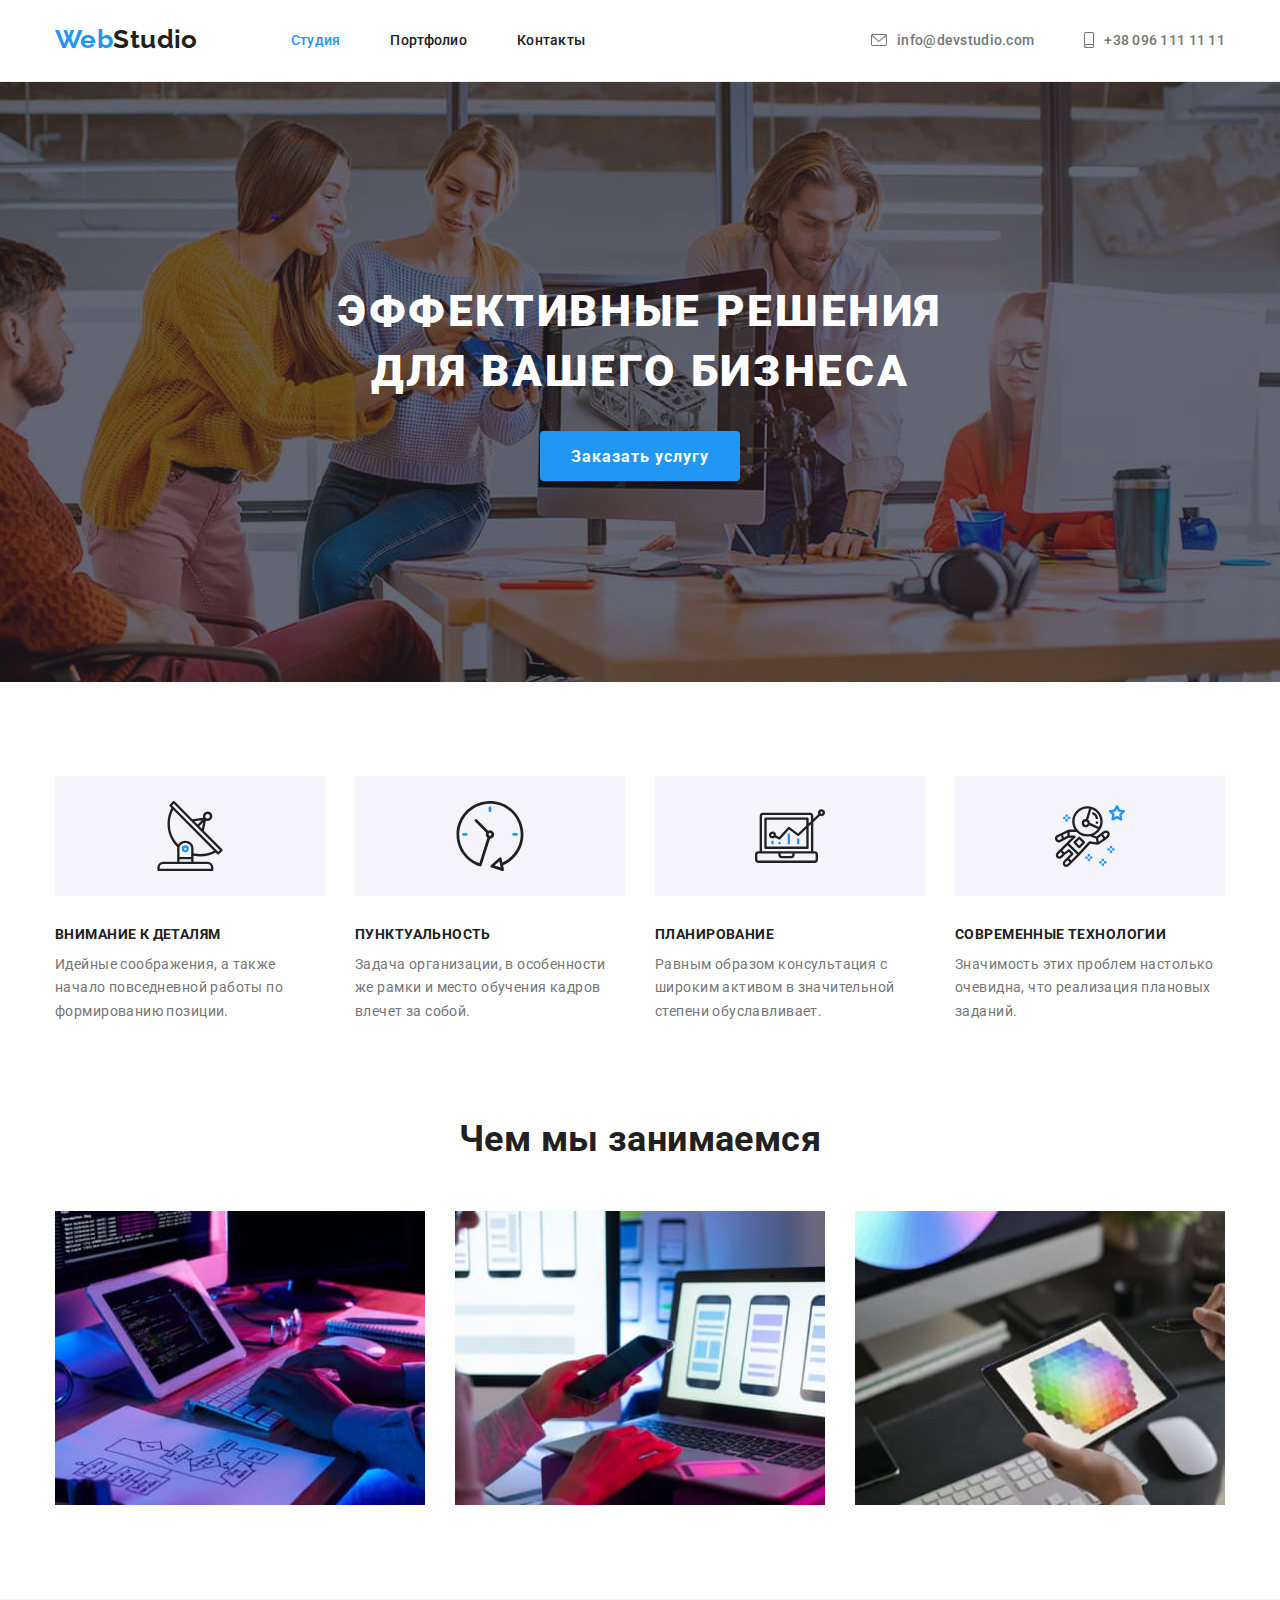
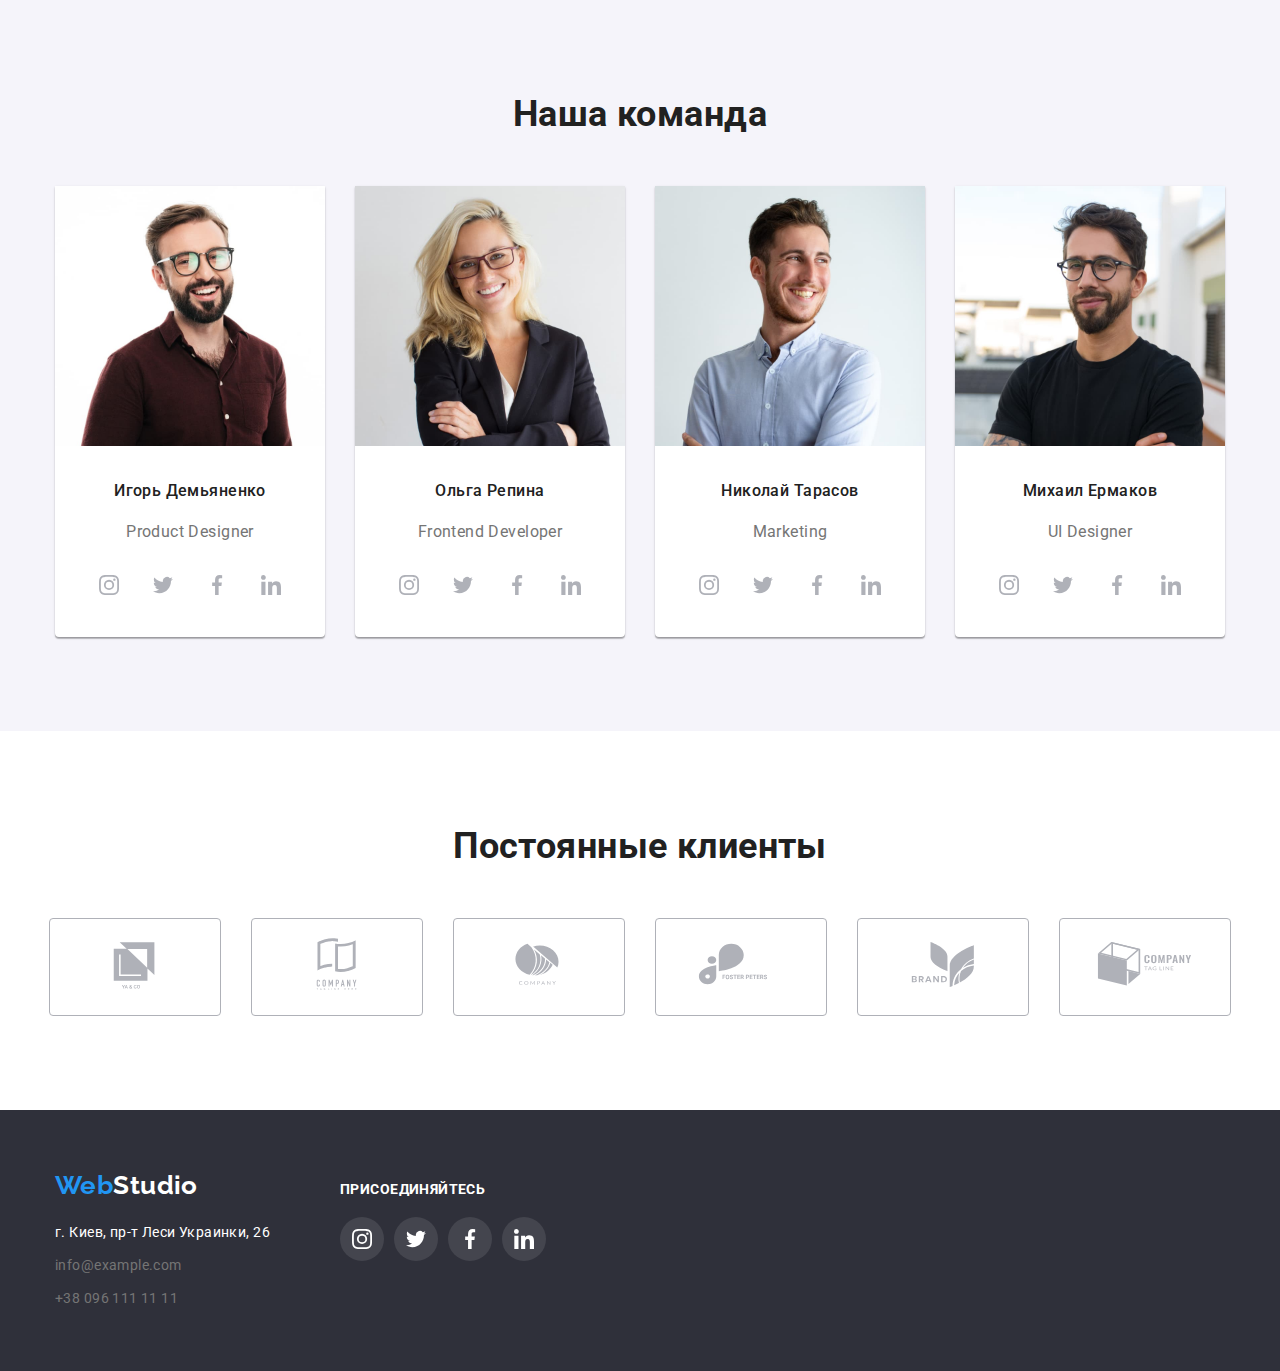
==== commit 10f6c689: "fix some flaws" ====
--- a/index.html
+++ b/index.html
@@ -253,33 +253,33 @@
             <ul class="client-list list">
 
                     <li class="client-item"><a href="#" class="client">
-                            <svg class="icon-client" width="170px" height="92px">
+                            <svg class="icon-client" width="106" height="60">
                                 <use href="./images/icons.svg#icon-client-1"></use>
                             </svg>
                         </a></li>
 
                 <li class="client-item"><a href="#" class="client">
-                    <svg class="icon-client" width="170px" height="92px">
+                    <svg class="icon-client" width="106" height="60">
                         <use href="./images/icons.svg#icon-client-2"></use>
                     </svg>
                 </a></li>
                 <li class="client-item"><a href="#" class="client">
-                    <svg class="icon-client" width="170px" height="92px">
+                    <svg class="icon-client" width="106" height="60">
                         <use href="./images/icons.svg#icon-client-3"></use>
                     </svg>
                 </a></li>
                 <li class="client-item"><a href="#" class="client">
-                    <svg class="icon-client" width="170px" height="92px">
+                    <svg class="icon-client" width="106" height="60">
                         <use href="./images/icons.svg#icon-client-4"></use>
                     </svg>
                 </a></li>
                 <li class="client-item"><a href="#" class="client">
-                    <svg class="icon-client" width="170px" height="92px">
+                    <svg class="icon-client" width="106" height="60">
                         <use href="./images/icons.svg#icon-client-5"></use>
                     </svg>
                 </a></li>
                 <li class="client-item"><a href="#" class="client">
-                    <svg class="icon-client" width="170px" height="92px">
+                    <svg class="icon-client" width="106" height="60">
                     <use href="./images/icons.svg#icon-client-6"></use>
                     </svg>
                 </a></li>
--- a/css/style.css
+++ b/css/style.css
@@ -111,7 +111,7 @@
   padding: 32px 0;
   display: flex;
   align-items: center;
-  fill: var(--icon-color);
+  fill: var(--title-text-color);
 }
 .contacts {
   font-style: normal;
@@ -203,6 +203,7 @@
   box-shadow: 0px 3px 1px rgba(0, 0, 0, 0.1),
   0px 1px 2px rgba(0, 0, 0, 0.08),
   0px 2px 2px rgba(0, 0, 0, 0.12);
+  outline: none;
 }
 
 
@@ -378,17 +379,18 @@
   display: block;
   object-position: center;
 }
-.icon-client {
+.client {
   fill: var(--icon-color);
   padding: 16px 32px;
   border: 1px solid #AFB1B8;
   box-sizing: border-box;
   border-radius: 4px;
 }
-.icon-client:hover,
-.icon-client:focus {
+.client:hover,
+.client:focus {
   border-color: var(--hover-color);
   fill: var(--hover-color);
+  outline: none;
 }
 
 .portfolio-link {
@@ -399,6 +401,7 @@
   box-shadow: 0px 1px 1px rgba(0, 0, 0, 0.12),
   0px 4px 4px rgba(0, 0, 0, 0.06),
   1px 4px 6px rgba(0, 0, 0, 0.16);
+  outline: none;
 }
 .head-footer {
   font-weight: 700;
@@ -434,6 +437,7 @@
 .footer-social:hover,
 .footer-social:focus {
   background: var(--hover-color);
+  outline: none;
 }
 .social-item:not(:last-child) {
   margin-right: 10px;
@@ -457,6 +461,7 @@
   background-color: var(--hover-color);
   border-radius: 50%;
   fill: var(--accent-color);
+  outline: none;
 }
 
 .tumb {
